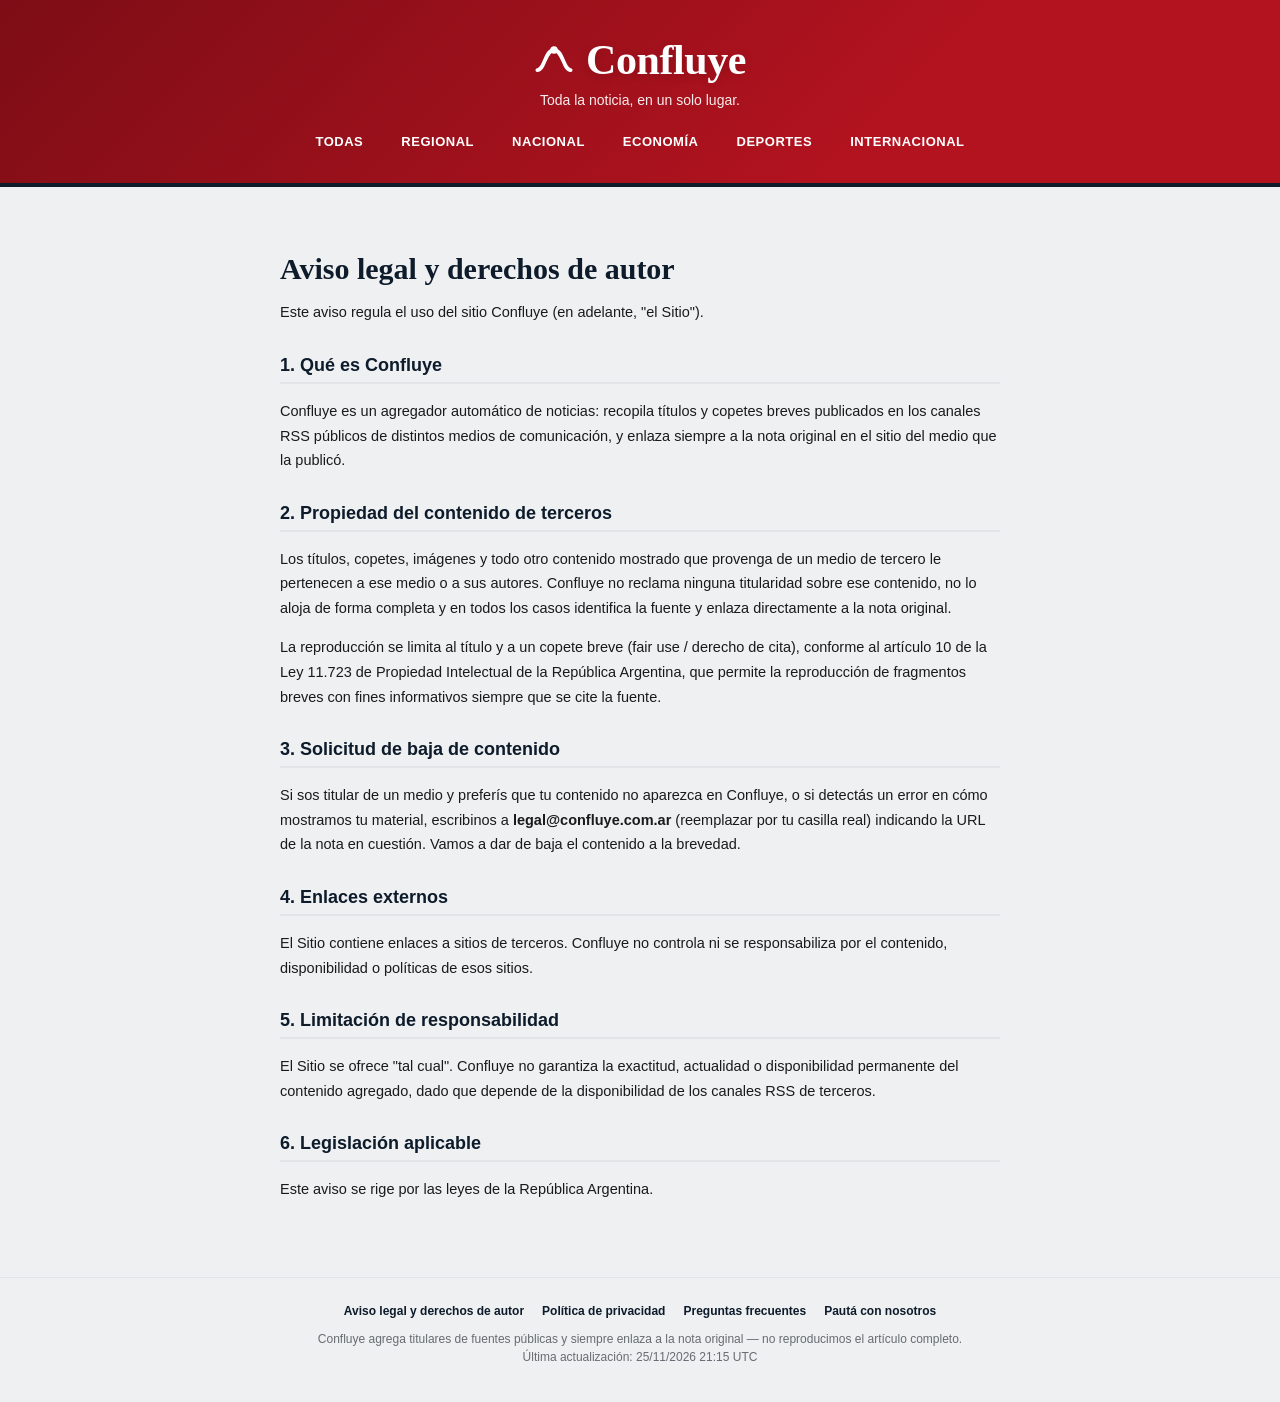
==== aviso-legal.html @ f20ea4a6 "deploy: fc3b7f60d7c06379ed24254f4bce9f89e6f49eff" ====
<!DOCTYPE html>
<html lang="es">
<head>
<meta charset="UTF-8">
<meta name="viewport" content="width=device-width, initial-scale=1.0">
<title>Aviso legal - Confluye</title>
<meta name="description" content="Aviso legal, derechos de autor y condiciones de uso de Confluye">
<link rel="stylesheet" href="style.css">
</head>
<body>
<header class="site-header">
  <div class="brand">
    <svg class="logo-mark" viewBox="0 0 48 48" xmlns="http://www.w3.org/2000/svg" aria-hidden="true">
  <path d="M4 36C13 36 13 12 24 12C35 12 35 36 44 36" stroke="#fff" stroke-width="4.5" fill="none" stroke-linecap="round"/>
  <circle cx="24" cy="12" r="4.5" fill="#fff"/>
</svg>
    <h1>Confluye</h1>
  </div>
  <p class="tagline">Toda la noticia, en un solo lugar.</p>
  <nav><a href="index.html">Todas</a><a href="regional.html">Regional</a><a href="nacional.html">Nacional</a><a href="economia.html">Economía</a><a href="deportes.html">Deportes</a><a href="internacional.html">Internacional</a></nav>
</header>
<main class="static-page">
<article class="legal">
      <h1>Aviso legal y derechos de autor</h1>
      <p>Este aviso regula el uso del sitio Confluye (en adelante, "el Sitio").</p>

      <h2>1. Qué es Confluye</h2>
      <p>Confluye es un agregador automático de noticias: recopila títulos y copetes
      breves publicados en los canales RSS públicos de distintos medios de comunicación,
      y enlaza siempre a la nota original en el sitio del medio que la publicó.</p>

      <h2>2. Propiedad del contenido de terceros</h2>
      <p>Los títulos, copetes, imágenes y todo otro contenido mostrado que provenga de
      un medio de tercero le pertenecen a ese medio o a sus autores. Confluye no
      reclama ninguna titularidad sobre ese contenido, no lo aloja de forma completa y
      en todos los casos identifica la fuente y enlaza directamente a la nota original.</p>
      <p>La reproducción se limita al título y a un copete breve (fair use / derecho de
      cita), conforme al artículo 10 de la Ley 11.723 de Propiedad Intelectual de la
      República Argentina, que permite la reproducción de fragmentos breves con fines
      informativos siempre que se cite la fuente.</p>

      <h2>3. Solicitud de baja de contenido</h2>
      <p>Si sos titular de un medio y preferís que tu contenido no aparezca en
      Confluye, o si detectás un error en cómo mostramos tu material, escribinos a
      <strong>legal@confluye.com.ar</strong> (reemplazar por tu casilla real) indicando
      la URL de la nota en cuestión. Vamos a dar de baja el contenido a la brevedad.</p>

      <h2>4. Enlaces externos</h2>
      <p>El Sitio contiene enlaces a sitios de terceros. Confluye no controla ni se
      responsabiliza por el contenido, disponibilidad o políticas de esos sitios.</p>

      <h2>5. Limitación de responsabilidad</h2>
      <p>El Sitio se ofrece "tal cual". Confluye no garantiza la exactitud,
      actualidad o disponibilidad permanente del contenido agregado, dado que depende
      de la disponibilidad de los canales RSS de terceros.</p>

      <h2>6. Legislación aplicable</h2>
      <p>Este aviso se rige por las leyes de la República Argentina.</p>
    </article>
</main>
<footer class="site-footer">
  <nav class="footer-links"><a href="aviso-legal.html">Aviso legal y derechos de autor</a><a href="privacidad.html">Política de privacidad</a><a href="preguntas-frecuentes.html">Preguntas frecuentes</a><a href="pauta-publicitaria.html">Pautá con nosotros</a></nav>
  <p>Confluye agrega titulares de fuentes públicas y siempre enlaza a la nota original — no reproducimos el artículo completo.</p>
  <p>Última actualización: 25/11/2026 21:15 UTC</p>
</footer>
</body>
</html>
---- style.css ----
:root {
  --bg: #eef0f2;
  --card: #ffffff;
  --text: #1a1a1a;
  --muted: #666c72;
  --accent: #b3131f;
  --accent-dark: #7d0d16;
  --ink: #0d1b2a;
  --border: #e2e4e7;
  --regional: #0f6e56;
  --nacional: #b3131f;
  --internacional: #1d5fa8;
  --economia: #b8860b;
  --deportes: #d35400;
}

* { box-sizing: border-box; }
html { scroll-behavior: smooth; }

body {
  margin: 0;
  font-family: "Georgia", "Times New Roman", serif;
  background: var(--bg);
  color: var(--text);
}

.topbar {
  background: var(--ink);
  color: #cbd5e1;
  font-family: -apple-system, "Segoe UI", Roboto, Arial, sans-serif;
  font-size: 12px;
  display: flex;
  justify-content: space-between;
  padding: 6px 24px;
  letter-spacing: 0.02em;
}
.topbar-live { display: flex; align-items: center; gap: 6px; }
.topbar .dot {
  width: 7px; height: 7px; border-radius: 50%;
  background: #ef4444;
  box-shadow: 0 0 0 0 rgba(239,68,68,.7);
  animation: pulse 2s infinite;
}
@keyframes pulse {
  0% { box-shadow: 0 0 0 0 rgba(239,68,68,.6); }
  70% { box-shadow: 0 0 0 6px rgba(239,68,68,0); }
  100% { box-shadow: 0 0 0 0 rgba(239,68,68,0); }
}

.site-header {
  background: linear-gradient(135deg, var(--accent-dark), var(--accent) 70%);
  color: #fff;
  padding: 36px 20px 26px;
  text-align: center;
  border-bottom: 4px solid var(--ink);
}
.brand {
  display: flex;
  align-items: center;
  justify-content: center;
  gap: 12px;
  margin-bottom: 8px;
}
.logo-mark { width: 40px; height: 40px; flex-shrink: 0; }
.site-header h1 {
  margin: 0;
  font-size: 42px;
  font-weight: 900;
  letter-spacing: -0.01em;
  font-family: "Georgia", serif;
  text-shadow: 0 2px 10px rgba(0,0,0,.15);
}
.tagline {
  margin: 0 0 18px;
  opacity: 0.92;
  font-size: 14px;
  font-family: -apple-system, "Segoe UI", Roboto, Arial, sans-serif;
}
.site-header nav {
  display: flex;
  justify-content: center;
  gap: 6px;
  flex-wrap: wrap;
  font-family: -apple-system, "Segoe UI", Roboto, Arial, sans-serif;
}
.site-header nav a {
  color: #fff;
  text-decoration: none;
  font-weight: 700;
  font-size: 13px;
  letter-spacing: 0.04em;
  text-transform: uppercase;
  padding: 8px 16px;
  border-radius: 999px;
  transition: background .15s ease;
}
.site-header nav a:hover { background: rgba(255,255,255,.14); }
.site-header nav a.active { background: #fff; color: var(--accent-dark); }

main { max-width: 1180px; margin: 0 auto; padding: 30px 20px 10px; }

.page-layout {
  max-width: 1440px;
  margin: 0 auto;
  padding: 0 20px;
  display: flex;
  align-items: flex-start;
  gap: 24px;
}
.page-layout main { flex: 1; min-width: 0; padding: 30px 0 10px; margin: 0; max-width: none; }
.sidebar {
  width: 260px;
  flex-shrink: 0;
  display: flex;
  flex-direction: column;
  gap: 20px;
  padding-top: 30px;
  position: sticky;
  top: 16px;
}
.sidebar .ad-slot { margin: 0; max-width: none; min-height: 250px; }

@media (max-width: 1100px) {
  .page-layout { flex-direction: column; padding: 0; }
  .sidebar { width: 100%; flex-direction: row; flex-wrap: wrap; position: static; padding: 0 20px; }
  .sidebar .ad-slot { flex: 1; min-width: 220px; min-height: 120px; }
}

.category { margin-bottom: 10px; }
.category-head {
  display: flex;
  align-items: center;
  gap: 14px;
  margin-bottom: 20px;
}
.category-head h2 {
  margin: 0;
  font-size: 22px;
  font-weight: 800;
  color: var(--ink);
  display: flex;
  align-items: center;
  gap: 8px;
  white-space: nowrap;
}
.cat-icon { font-size: 20px; }
.category-line {
  flex: 1;
  height: 3px;
  background: linear-gradient(90deg, var(--border), transparent);
  border-radius: 3px;
}

.grid {
  display: grid;
  grid-template-columns: repeat(auto-fill, minmax(290px, 1fr));
  gap: 22px;
  margin-bottom: 36px;
  font-family: -apple-system, "Segoe UI", Roboto, Arial, sans-serif;
}

.card {
  background: var(--card);
  border: 1px solid var(--border);
  border-radius: 14px;
  overflow: hidden;
  display: flex;
  flex-direction: column;
  transition: transform .18s ease, box-shadow .18s ease;
}
.card:hover {
  transform: translateY(-4px);
  box-shadow: 0 14px 30px -12px rgba(13,27,42,.25);
}

.card-media {
  position: relative;
  height: 170px;
  background: linear-gradient(135deg, var(--ink), var(--accent-dark));
  overflow: hidden;
}
.card-media img {
  width: 100%; height: 100%;
  object-fit: cover;
  display: block;
}
.card-media.no-img {
  display: flex;
  align-items: center;
  justify-content: center;
}
.card-media.no-img::after {
  content: "📰";
  font-size: 42px;
  opacity: .35;
}

.badge {
  position: absolute;
  top: 10px;
  left: 10px;
  font-size: 10px;
  font-weight: 800;
  letter-spacing: 0.05em;
  text-transform: uppercase;
  padding: 5px 10px;
  border-radius: 999px;
  color: #fff;
  background: var(--nacional);
  box-shadow: 0 2px 8px rgba(0,0,0,.25);
}
.badge.cat-regional { background: var(--regional); }
.badge.cat-nacional { background: var(--nacional); }
.badge.cat-internacional { background: var(--internacional); }
.badge.cat-economia { background: var(--economia); }
.badge.cat-deportes { background: var(--deportes); }

.card-body {
  padding: 16px 18px 18px;
  display: flex;
  flex-direction: column;
  flex: 1;
}
.card h3 {
  margin: 0 0 8px;
  font-size: 17px;
  line-height: 1.35;
  font-family: "Georgia", serif;
}
.card h3 a { color: var(--ink); text-decoration: none; }
.card h3 a:hover { color: var(--accent); }

.summary {
  font-size: 13.5px;
  color: var(--muted);
  line-height: 1.5;
  margin: 0 0 14px;
  flex: 1;
}

.meta {
  display: flex;
  align-items: center;
  justify-content: space-between;
  gap: 10px;
  padding-top: 10px;
  border-top: 1px solid var(--border);
}
.source {
  font-size: 11px;
  color: var(--muted);
  text-transform: uppercase;
  letter-spacing: 0.04em;
  font-weight: 700;
}
.read-more {
  font-size: 12px;
  font-weight: 700;
  color: var(--accent);
  text-decoration: none;
  white-space: nowrap;
}
.read-more:hover { text-decoration: underline; }

.empty-state {
  text-align: center;
  color: var(--muted);
  padding: 60px 20px;
  font-family: -apple-system, "Segoe UI", Roboto, Arial, sans-serif;
}

.ad-slot {
  max-width: 1180px;
  margin: 10px auto 30px;
  padding: 18px 10px;
  text-align: center;
  background: repeating-linear-gradient(45deg, #f6f7f8, #f6f7f8 10px, #eef0f2 10px, #eef0f2 20px);
  border: 1px solid var(--border);
  border-radius: 10px;
  font-family: -apple-system, "Segoe UI", Roboto, Arial, sans-serif;
  min-height: 90px;
  display: flex;
  align-items: center;
  justify-content: center;
}
.ad-label {
  display: block;
  font-size: 10px;
  font-weight: 800;
  letter-spacing: 0.12em;
  text-transform: uppercase;
  color: var(--muted);
  background: #fff;
  border: 1px solid var(--border);
  padding: 3px 10px;
  border-radius: 999px;
}

.site-footer {
  text-align: center;
  padding: 26px 20px 34px;
  color: var(--muted);
  font-size: 12px;
  font-family: -apple-system, "Segoe UI", Roboto, Arial, sans-serif;
  border-top: 1px solid var(--border);
}
.site-footer p { margin: 4px 0; }
.footer-links {
  display: flex;
  justify-content: center;
  gap: 18px;
  flex-wrap: wrap;
  margin-bottom: 14px;
}
.footer-links a {
  color: var(--ink);
  text-decoration: none;
  font-weight: 700;
  font-size: 12px;
}
.footer-links a:hover { text-decoration: underline; }

.static-page {
  max-width: 760px;
  margin: 0 auto;
  padding: 40px 20px 60px;
  font-family: -apple-system, "Segoe UI", Roboto, Arial, sans-serif;
}
.legal h1 { font-family: "Georgia", serif; font-size: 30px; margin-bottom: 6px; color: var(--ink); }
.legal h2 { font-size: 18px; margin-top: 30px; color: var(--ink); border-bottom: 2px solid var(--border); padding-bottom: 6px; }
.legal p, .legal li { font-size: 14.5px; line-height: 1.7; color: var(--text); }
.legal ul { padding-left: 20px; }
.legal a { color: var(--accent); }

.faq-item {
  background: var(--card);
  border: 1px solid var(--border);
  border-radius: 10px;
  padding: 14px 18px;
  margin-bottom: 12px;
}
.faq-item summary {
  font-weight: 700;
  cursor: pointer;
  color: var(--ink);
  font-size: 15px;
}
.faq-item p { margin: 10px 0 0; }

@media (max-width: 560px) {
  .site-header h1 { font-size: 30px; }
  .topbar { flex-direction: column; gap: 2px; text-align: center; }
}
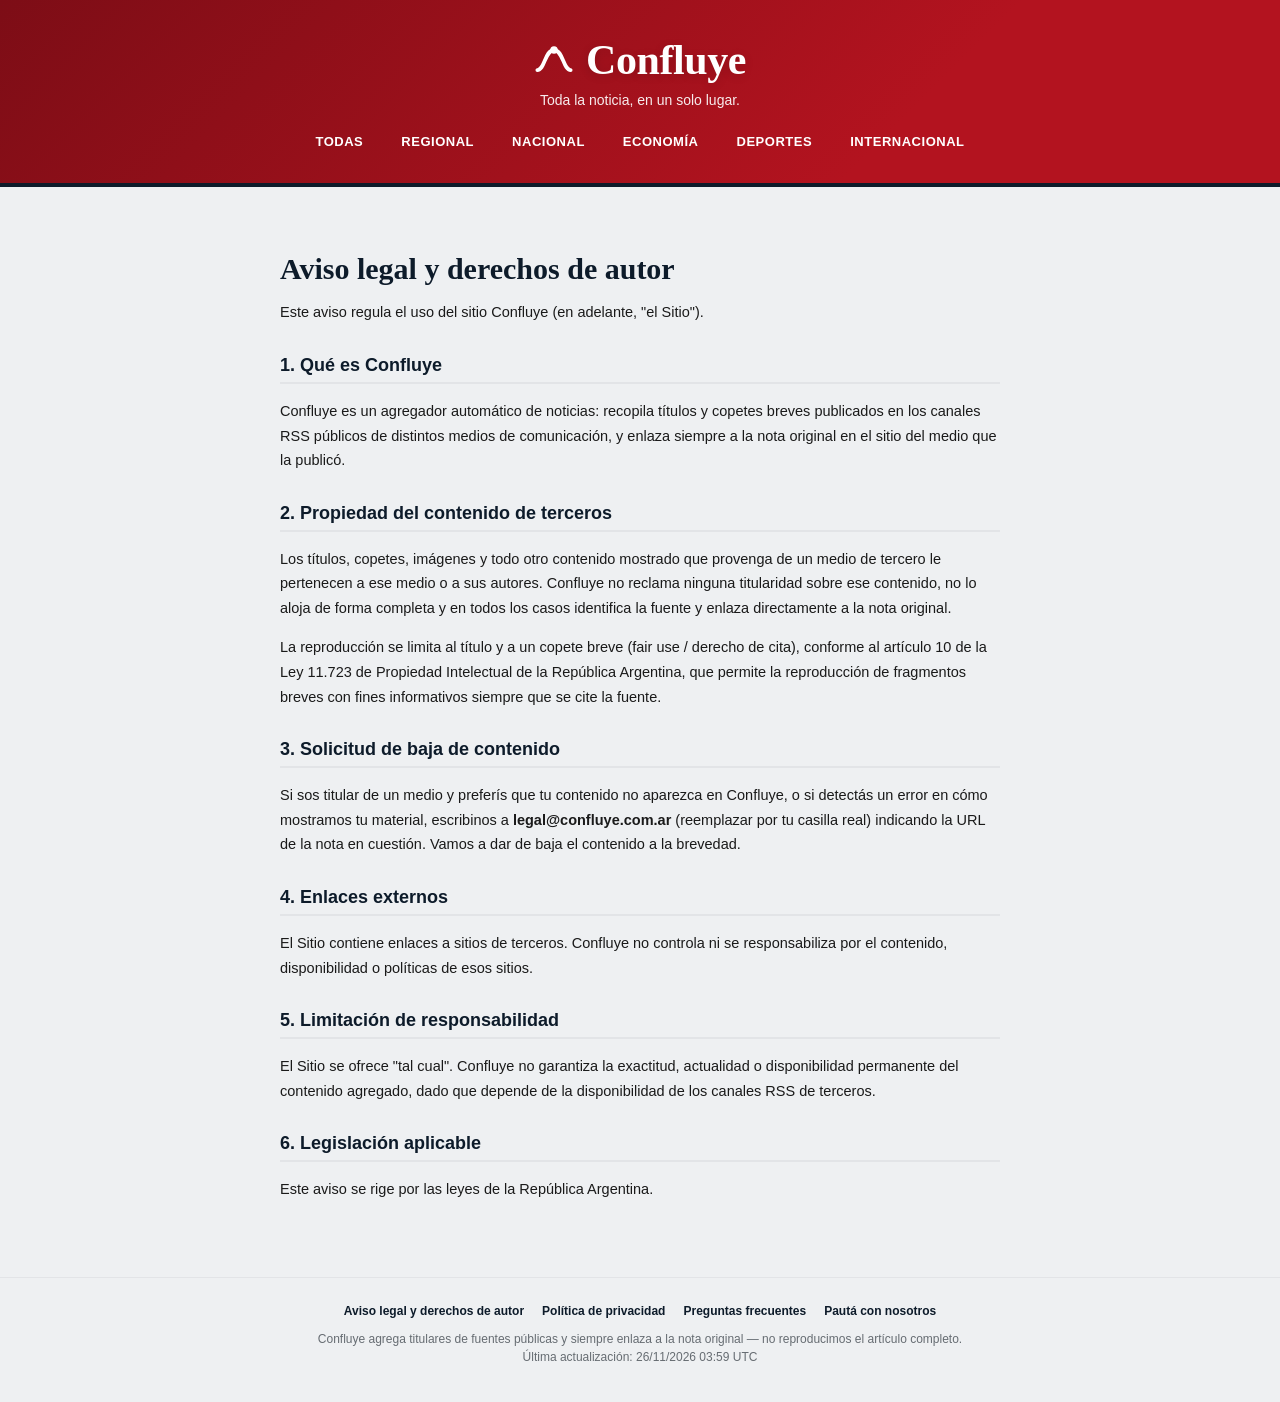
==== commit ddfb7d7f: "deploy: fc3b7f60d7c06379ed24254f4bce9f89e6f49eff" ====
--- a/aviso-legal.html
+++ b/aviso-legal.html
@@ -61,7 +61,7 @@
 <footer class="site-footer">
   <nav class="footer-links"><a href="aviso-legal.html">Aviso legal y derechos de autor</a><a href="privacidad.html">Política de privacidad</a><a href="preguntas-frecuentes.html">Preguntas frecuentes</a><a href="pauta-publicitaria.html">Pautá con nosotros</a></nav>
   <p>Confluye agrega titulares de fuentes públicas y siempre enlaza a la nota original — no reproducimos el artículo completo.</p>
-  <p>Última actualización: 25/11/2026 21:15 UTC</p>
+  <p>Última actualización: 26/11/2026 03:59 UTC</p>
 </footer>
 </body>
 </html>
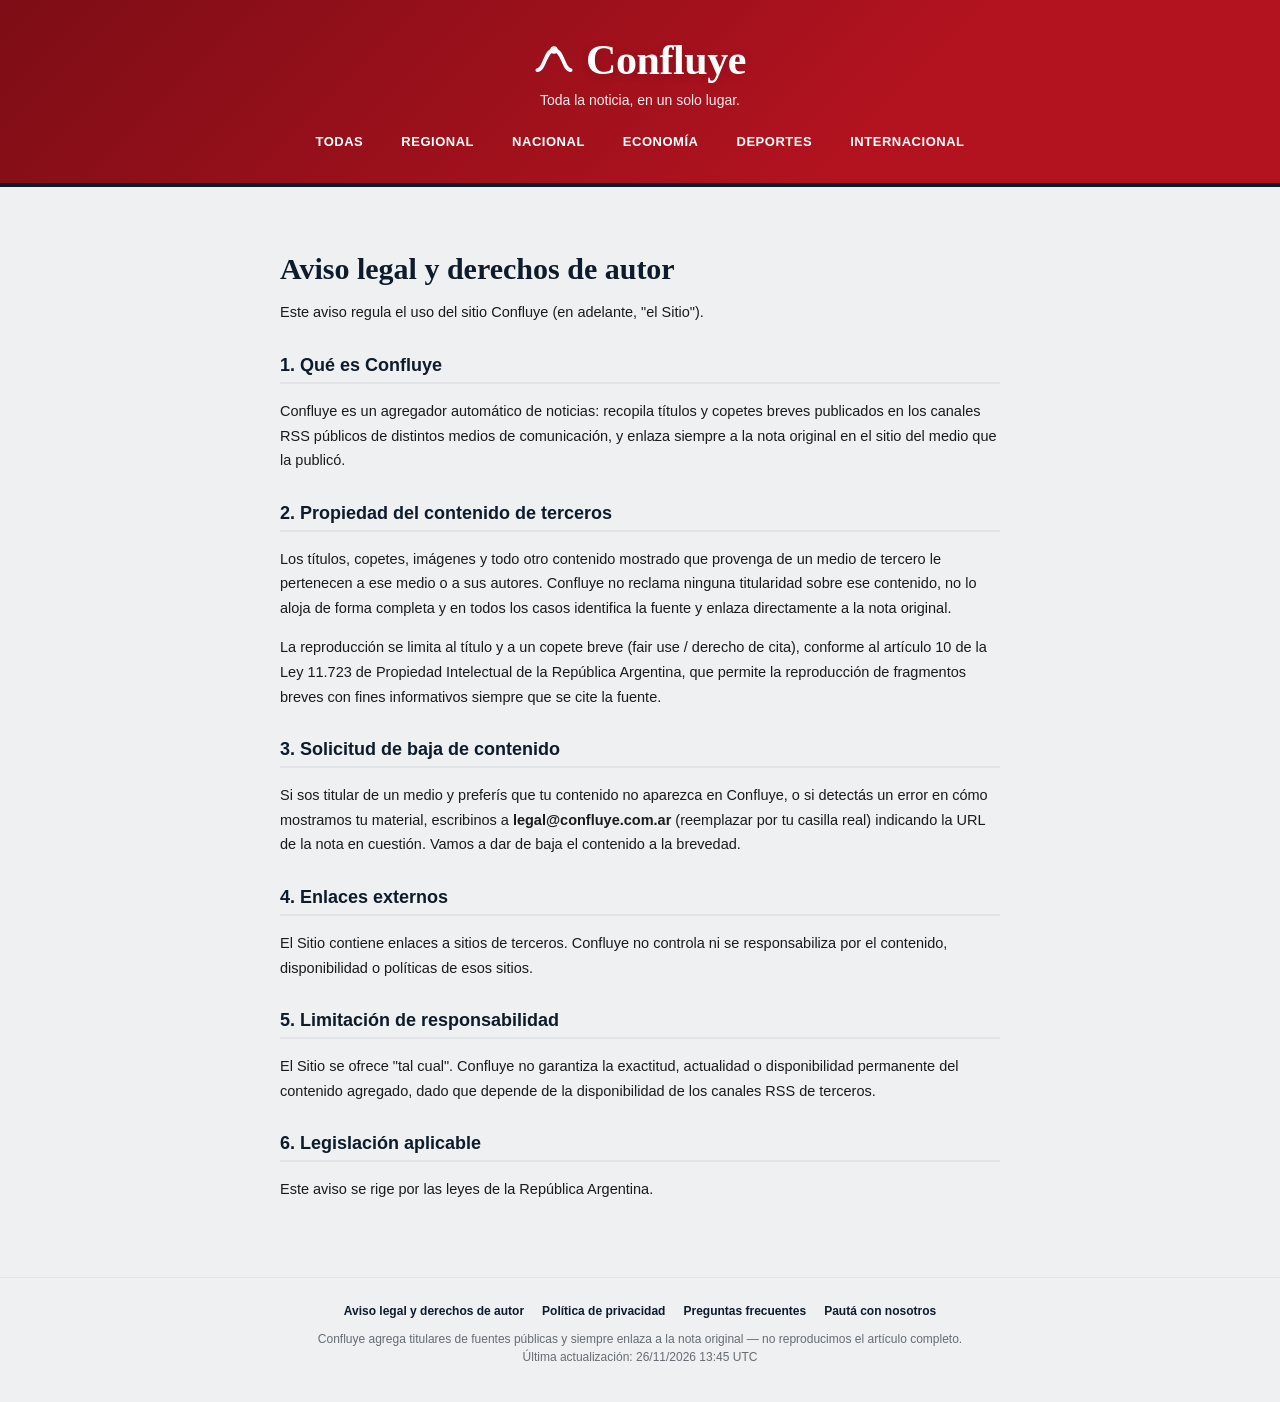
==== commit 936d86ac: "deploy: fc3b7f60d7c06379ed24254f4bce9f89e6f49eff" ====
--- a/aviso-legal.html
+++ b/aviso-legal.html
@@ -61,7 +61,7 @@
 <footer class="site-footer">
   <nav class="footer-links"><a href="aviso-legal.html">Aviso legal y derechos de autor</a><a href="privacidad.html">Política de privacidad</a><a href="preguntas-frecuentes.html">Preguntas frecuentes</a><a href="pauta-publicitaria.html">Pautá con nosotros</a></nav>
   <p>Confluye agrega titulares de fuentes públicas y siempre enlaza a la nota original — no reproducimos el artículo completo.</p>
-  <p>Última actualización: 26/11/2026 03:59 UTC</p>
+  <p>Última actualización: 26/11/2026 13:45 UTC</p>
 </footer>
 </body>
 </html>
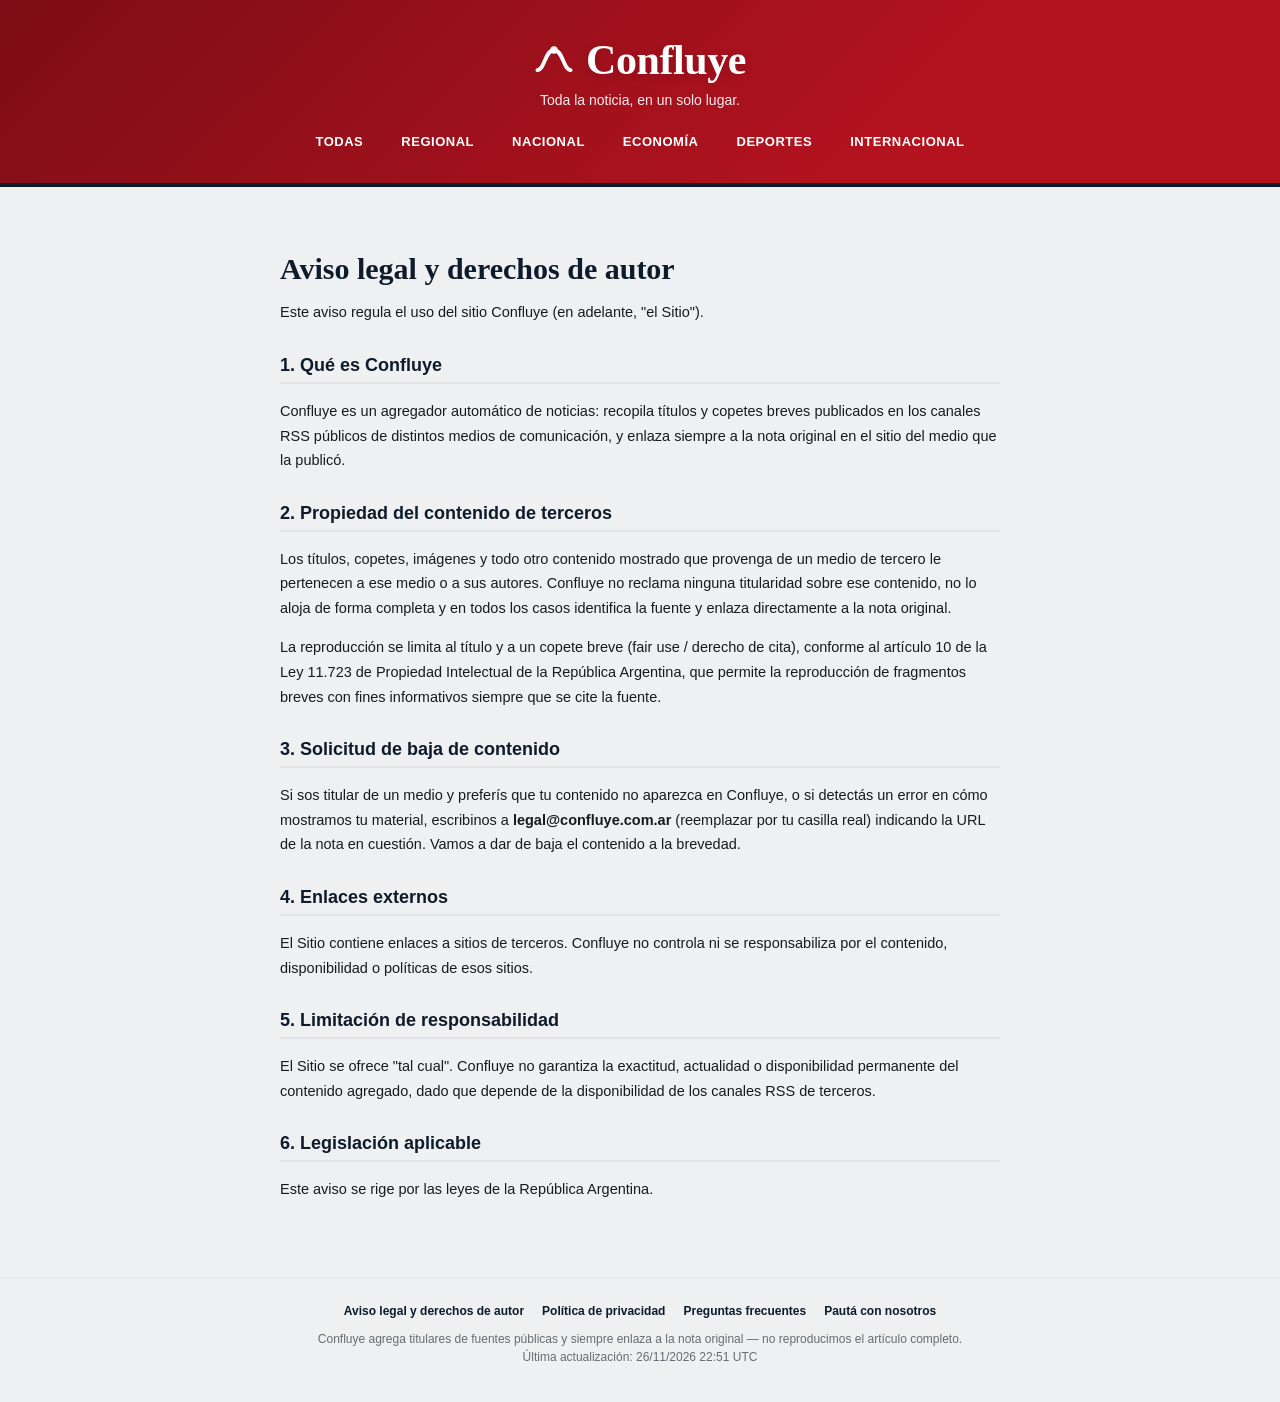
==== commit 8ec00bae: "deploy: fc3b7f60d7c06379ed24254f4bce9f89e6f49eff" ====
--- a/aviso-legal.html
+++ b/aviso-legal.html
@@ -61,7 +61,7 @@
 <footer class="site-footer">
   <nav class="footer-links"><a href="aviso-legal.html">Aviso legal y derechos de autor</a><a href="privacidad.html">Política de privacidad</a><a href="preguntas-frecuentes.html">Preguntas frecuentes</a><a href="pauta-publicitaria.html">Pautá con nosotros</a></nav>
   <p>Confluye agrega titulares de fuentes públicas y siempre enlaza a la nota original — no reproducimos el artículo completo.</p>
-  <p>Última actualización: 26/11/2026 13:45 UTC</p>
+  <p>Última actualización: 26/11/2026 22:51 UTC</p>
 </footer>
 </body>
 </html>
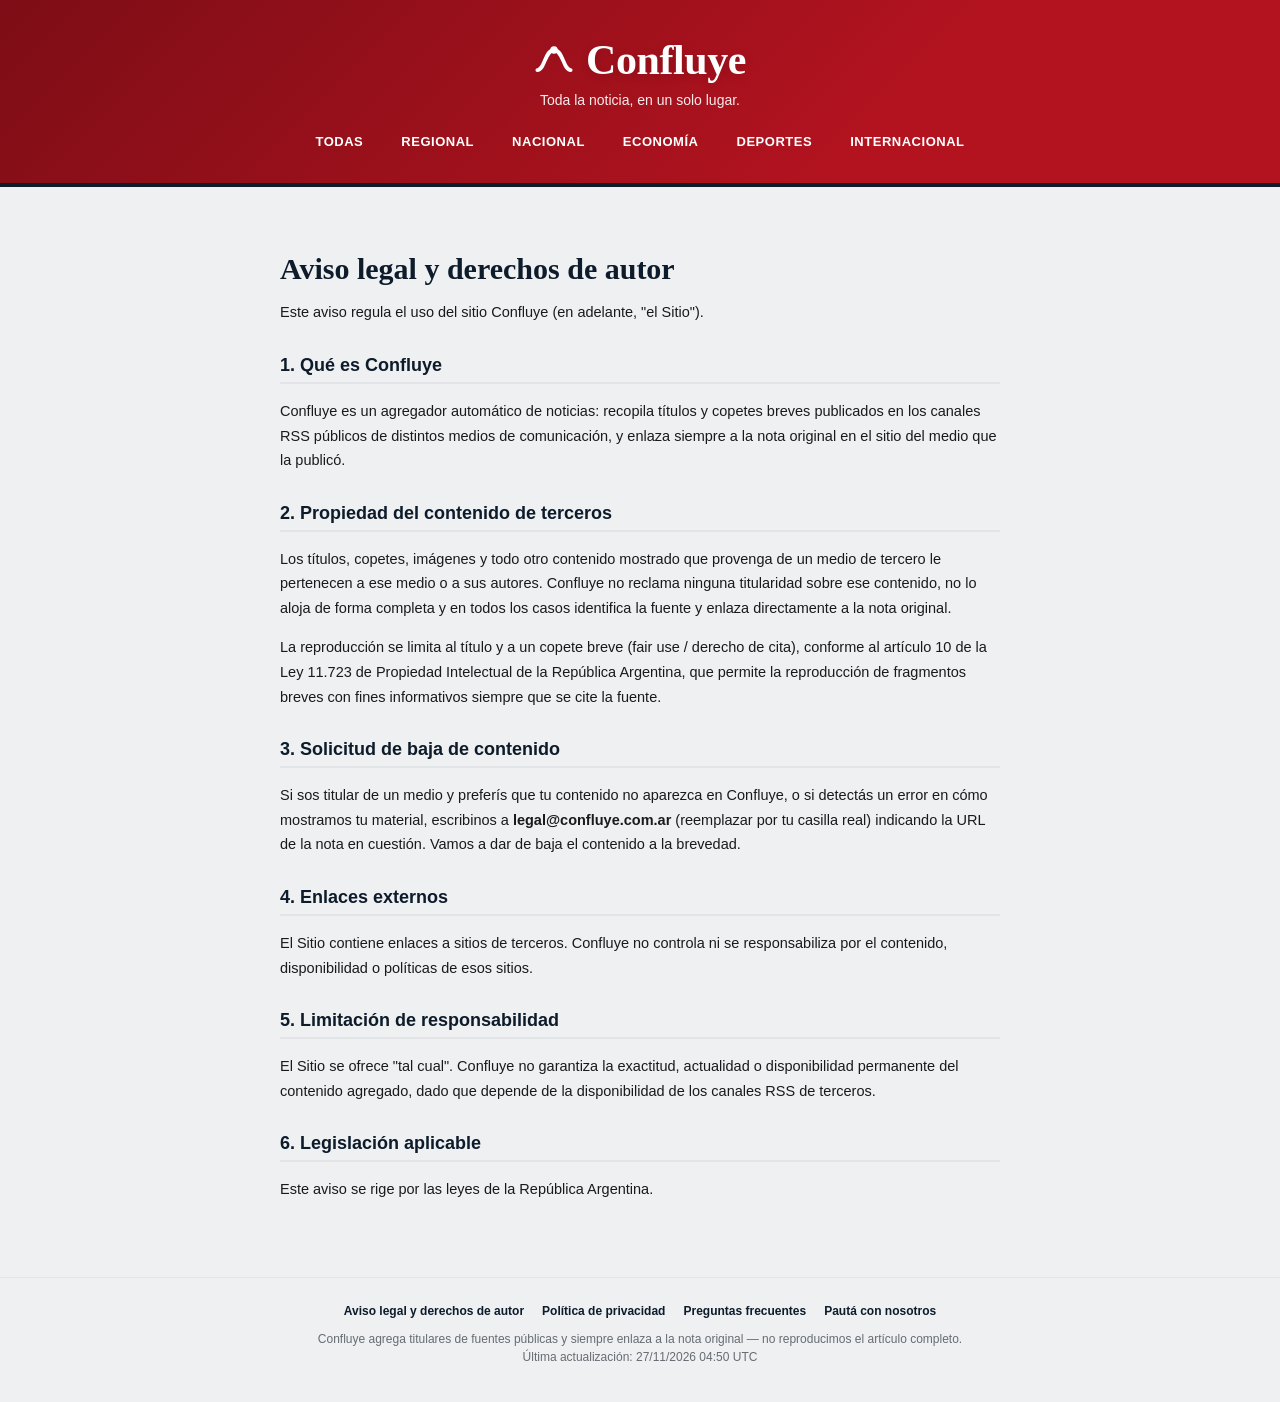
==== commit 15c0b48b: "deploy: fc3b7f60d7c06379ed24254f4bce9f89e6f49eff" ====
--- a/aviso-legal.html
+++ b/aviso-legal.html
@@ -61,7 +61,7 @@
 <footer class="site-footer">
   <nav class="footer-links"><a href="aviso-legal.html">Aviso legal y derechos de autor</a><a href="privacidad.html">Política de privacidad</a><a href="preguntas-frecuentes.html">Preguntas frecuentes</a><a href="pauta-publicitaria.html">Pautá con nosotros</a></nav>
   <p>Confluye agrega titulares de fuentes públicas y siempre enlaza a la nota original — no reproducimos el artículo completo.</p>
-  <p>Última actualización: 26/11/2026 22:51 UTC</p>
+  <p>Última actualización: 27/11/2026 04:50 UTC</p>
 </footer>
 </body>
 </html>
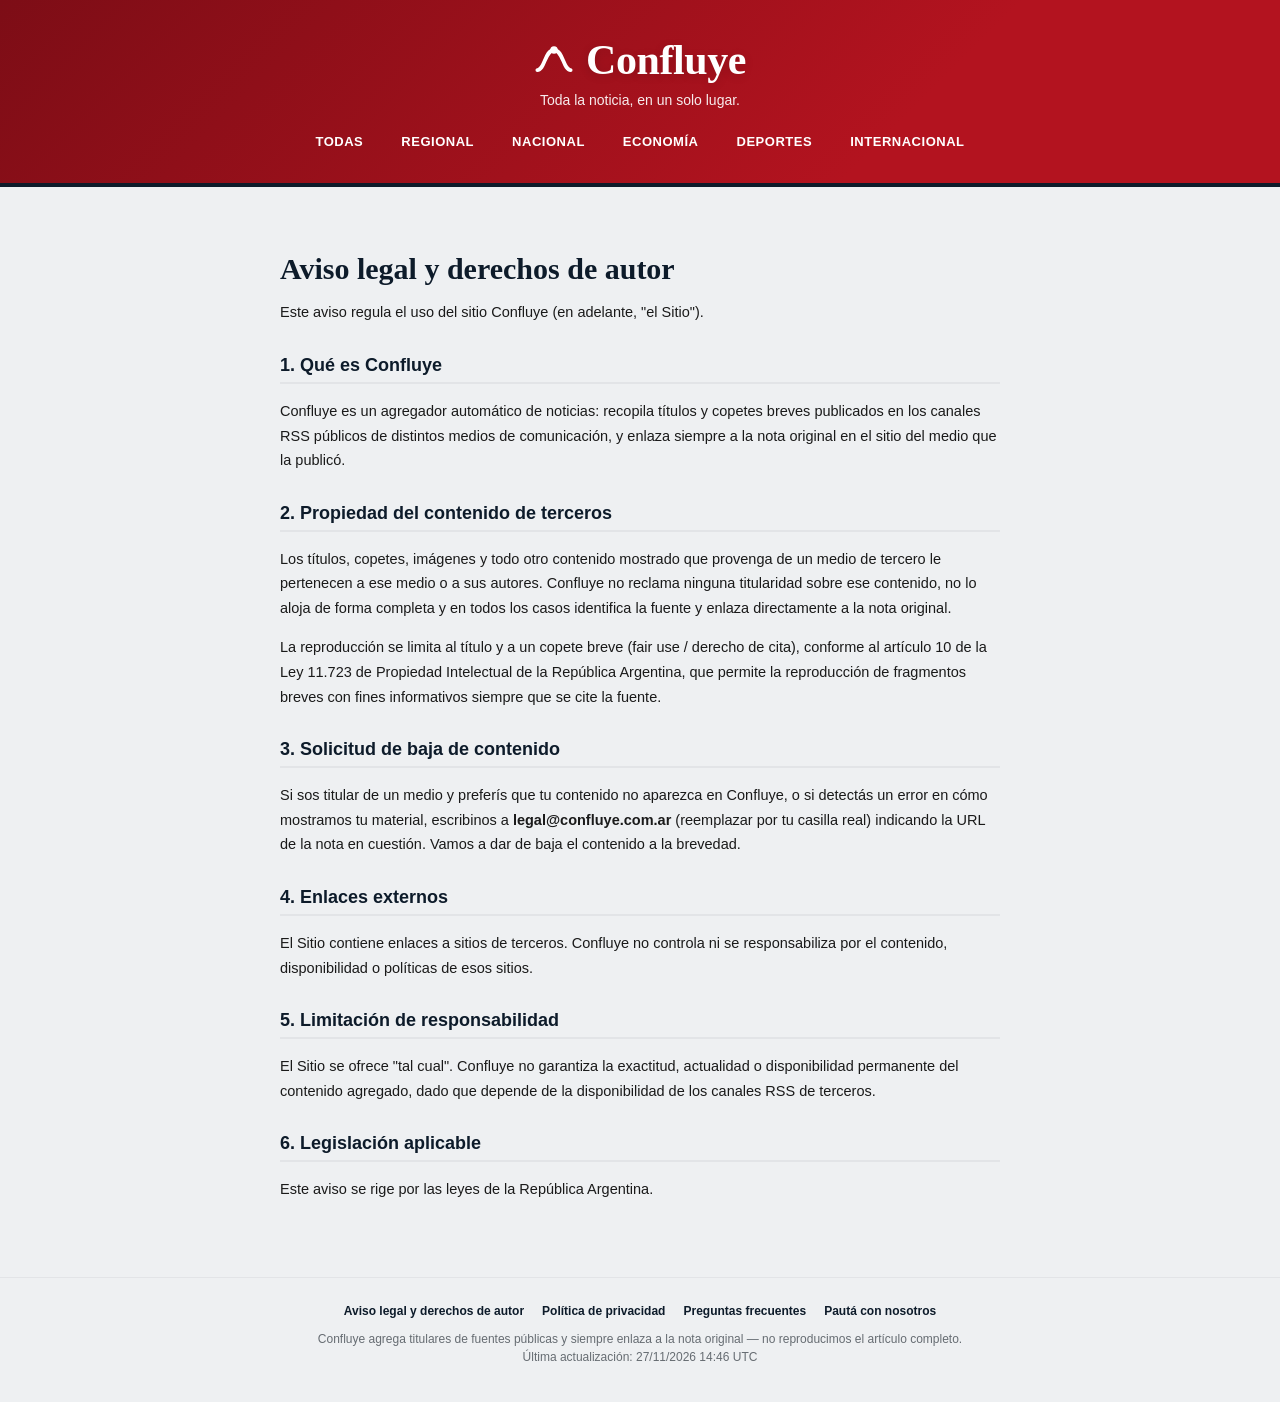
==== commit 8a4ca43c: "deploy: fc3b7f60d7c06379ed24254f4bce9f89e6f49eff" ====
--- a/aviso-legal.html
+++ b/aviso-legal.html
@@ -61,7 +61,7 @@
 <footer class="site-footer">
   <nav class="footer-links"><a href="aviso-legal.html">Aviso legal y derechos de autor</a><a href="privacidad.html">Política de privacidad</a><a href="preguntas-frecuentes.html">Preguntas frecuentes</a><a href="pauta-publicitaria.html">Pautá con nosotros</a></nav>
   <p>Confluye agrega titulares de fuentes públicas y siempre enlaza a la nota original — no reproducimos el artículo completo.</p>
-  <p>Última actualización: 27/11/2026 04:50 UTC</p>
+  <p>Última actualización: 27/11/2026 14:46 UTC</p>
 </footer>
 </body>
 </html>
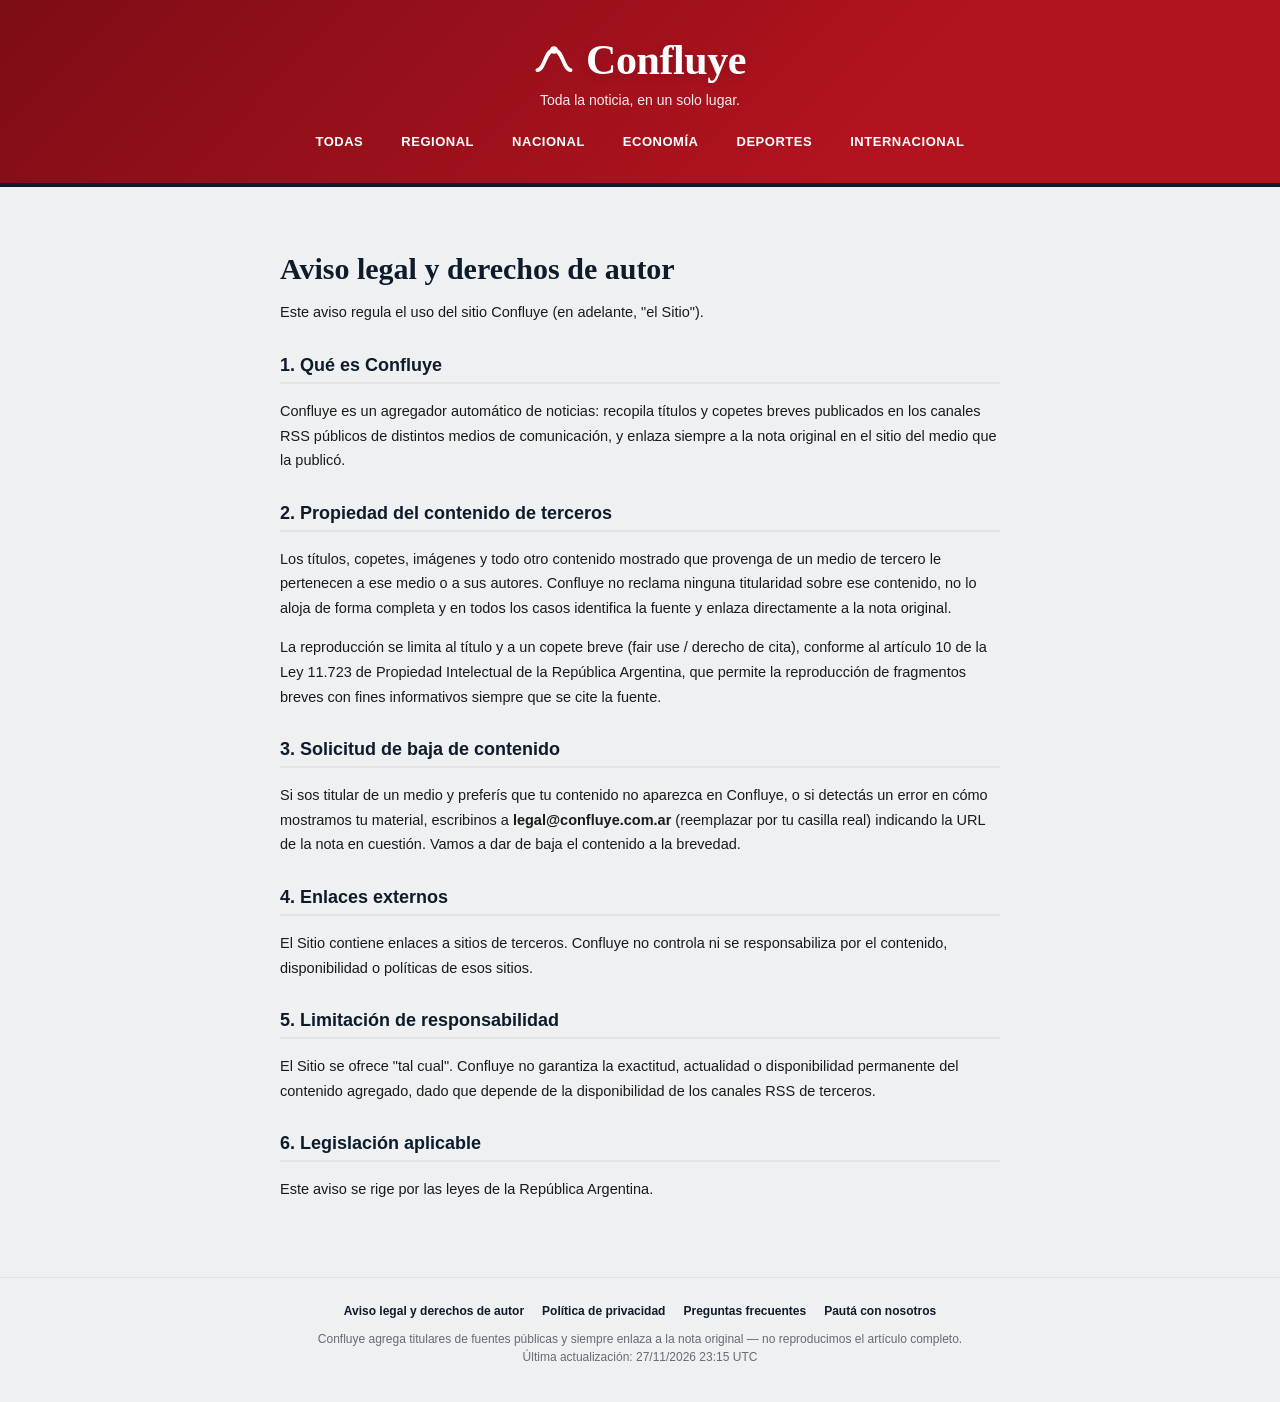
==== commit e3a9cb90: "deploy: fc3b7f60d7c06379ed24254f4bce9f89e6f49eff" ====
--- a/aviso-legal.html
+++ b/aviso-legal.html
@@ -61,7 +61,7 @@
 <footer class="site-footer">
   <nav class="footer-links"><a href="aviso-legal.html">Aviso legal y derechos de autor</a><a href="privacidad.html">Política de privacidad</a><a href="preguntas-frecuentes.html">Preguntas frecuentes</a><a href="pauta-publicitaria.html">Pautá con nosotros</a></nav>
   <p>Confluye agrega titulares de fuentes públicas y siempre enlaza a la nota original — no reproducimos el artículo completo.</p>
-  <p>Última actualización: 27/11/2026 14:46 UTC</p>
+  <p>Última actualización: 27/11/2026 23:15 UTC</p>
 </footer>
 </body>
 </html>
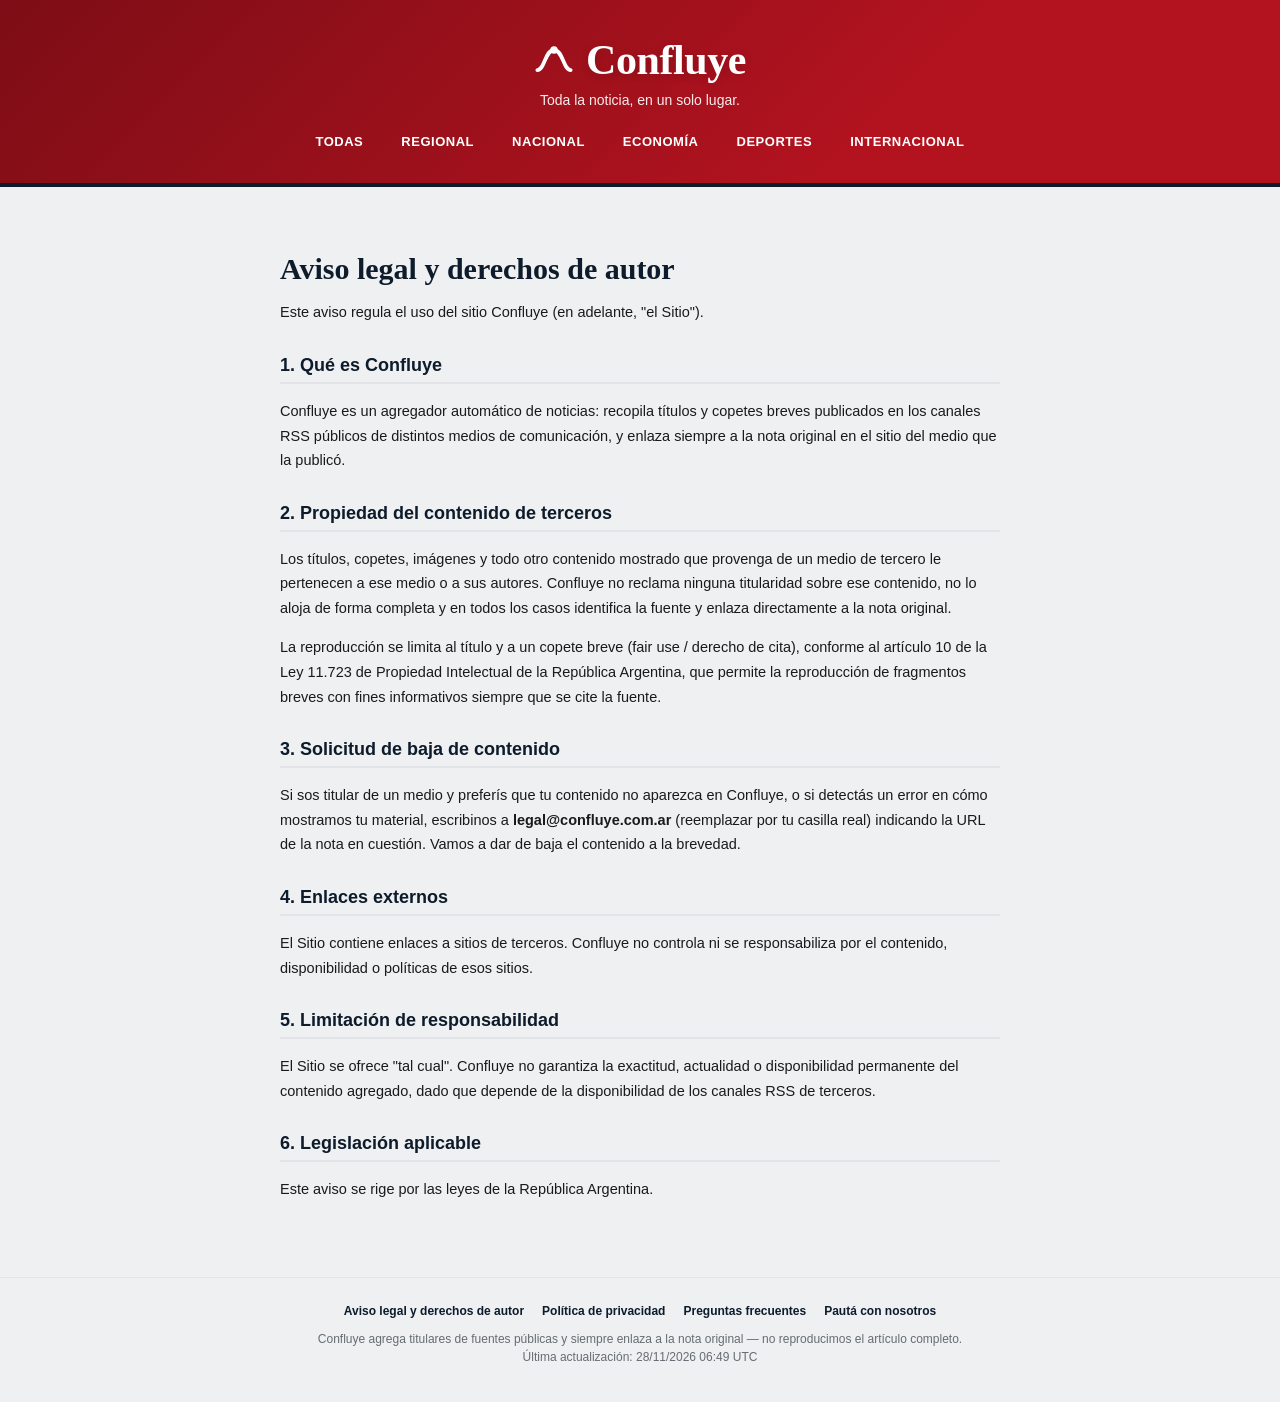
==== commit e0658d39: "deploy: fc3b7f60d7c06379ed24254f4bce9f89e6f49eff" ====
--- a/aviso-legal.html
+++ b/aviso-legal.html
@@ -61,7 +61,7 @@
 <footer class="site-footer">
   <nav class="footer-links"><a href="aviso-legal.html">Aviso legal y derechos de autor</a><a href="privacidad.html">Política de privacidad</a><a href="preguntas-frecuentes.html">Preguntas frecuentes</a><a href="pauta-publicitaria.html">Pautá con nosotros</a></nav>
   <p>Confluye agrega titulares de fuentes públicas y siempre enlaza a la nota original — no reproducimos el artículo completo.</p>
-  <p>Última actualización: 27/11/2026 23:15 UTC</p>
+  <p>Última actualización: 28/11/2026 06:49 UTC</p>
 </footer>
 </body>
 </html>
